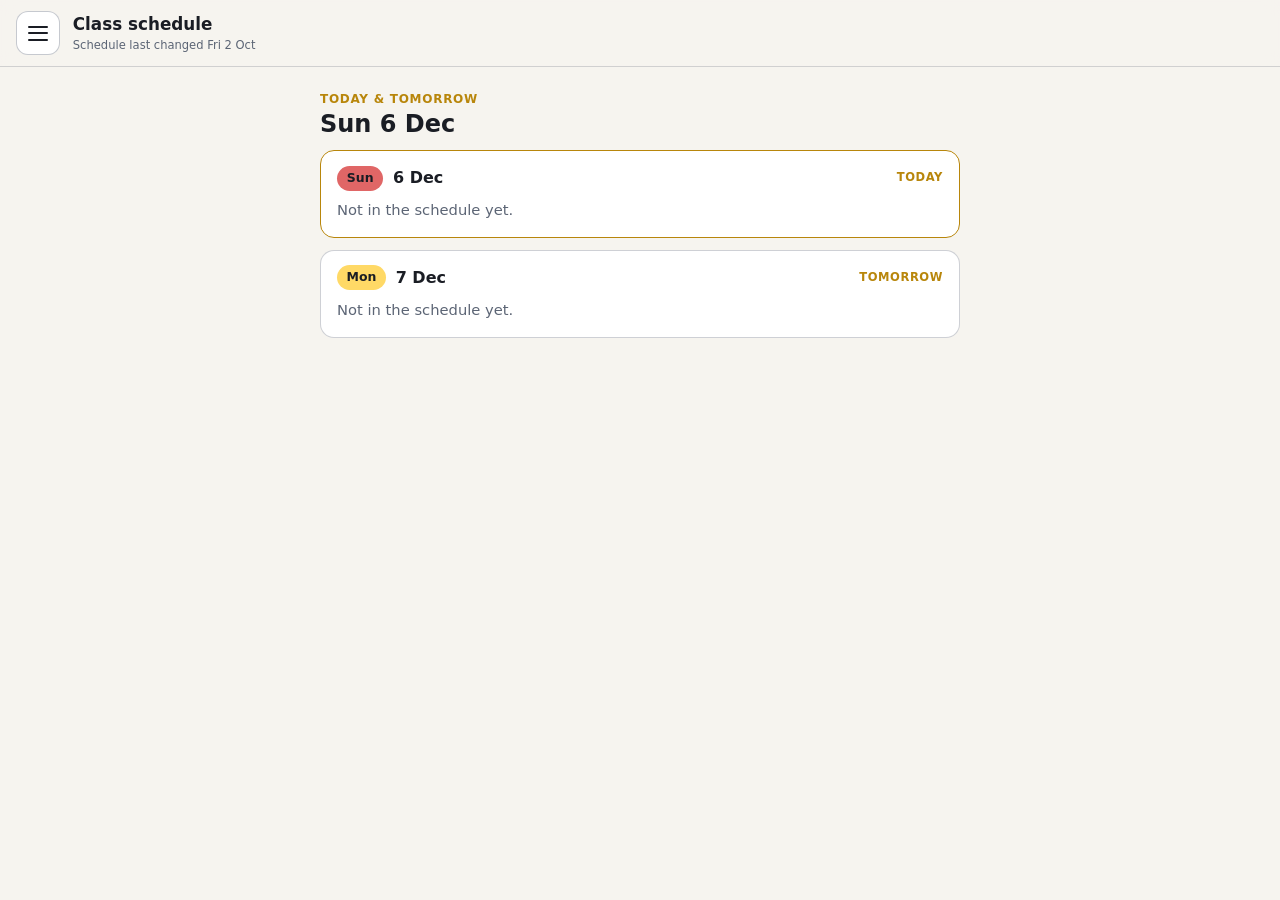
==== schedule.html @ f407076c "Add class schedule card, schedule page and sheet sync - schedule/sync_schedule.py reads the weekly-g" ====
<!DOCTYPE html>
<html lang="en-GB">
<head>
<meta charset="utf-8">
<meta name="viewport" content="width=device-width, initial-scale=1">
<meta name="robots" content="noindex">
<title>Class schedule</title>
<style>
  :root { color-scheme: light dark; --bg:#0f1115; --card:#181b22; --text:#e8eaef; --muted:#9aa3b2; --accent:#f5c542; --link:#7db4ff; }
  @media (prefers-color-scheme: light) {
    :root { --bg:#f6f4ef; --card:#fff; --text:#1a1d24; --muted:#5c6575; --accent:#b8860b; --link:#0b57d0; }
  }
  * { box-sizing: border-box; -webkit-tap-highlight-color: transparent; }
  body { margin:0; font-family: ui-sans-serif, system-ui, -apple-system, Segoe UI, Roboto, Helvetica, Arial, sans-serif; background:var(--bg); color:var(--text); line-height:1.5; }
  a { color:var(--link); }
  button { font:inherit; color:inherit; cursor:pointer; }
  .bar { position:sticky; top:0; z-index:5; display:flex; align-items:center; gap:.8rem; padding:.7rem 1rem; background:color-mix(in srgb,var(--bg) 92%,transparent); backdrop-filter:blur(8px); border-bottom:1px solid color-mix(in srgb,var(--muted) 25%,transparent); }
  .burger { width:2.75rem; height:2.75rem; border-radius:12px; border:1px solid color-mix(in srgb,var(--muted) 35%,transparent); background:var(--card); display:grid; place-content:center; gap:.28rem; padding:0; }
  .burger i { display:block; width:1.2rem; height:2px; background:var(--text); border-radius:2px; }
  .bar h1 { font-size:1.05rem; margin:0; }
  .bar small { display:block; color:var(--muted); font-size:.72rem; font-weight:400; }
  main { max-width:42rem; margin:0 auto; padding:1rem 1rem 4rem; }
  .view-title { font-size:.75rem; letter-spacing:.06em; text-transform:uppercase; color:var(--accent); font-weight:700; margin:.4rem 0 0; }
  h2.big { font-size:1.5rem; margin:.15rem 0 .4rem; line-height:1.2; }
  .scrim { position:fixed; inset:0; z-index:9; background:rgba(0,0,0,.5); opacity:0; pointer-events:none; transition:opacity .2s; }
  .drawer { position:fixed; z-index:10; top:0; bottom:0; left:0; width:min(18rem,84vw); background:var(--card); border-right:1px solid color-mix(in srgb,var(--muted) 30%,transparent); transform:translateX(-102%); transition:transform .22s ease; padding:1rem; overflow:auto; display:flex; flex-direction:column; gap:.4rem; }
  body.open .drawer { transform:none; }
  body.open .scrim { opacity:1; pointer-events:auto; }
  .drawer h3 { margin:.2rem 0 .6rem; font-size:.75rem; letter-spacing:.06em; text-transform:uppercase; color:var(--muted); }
  .nav { text-align:left; padding:.8rem .9rem; border-radius:12px; border:1px solid transparent; background:transparent; font-size:1rem; }
  .nav[aria-current="true"] { background:color-mix(in srgb,var(--accent) 16%,transparent); border-color:var(--accent); font-weight:650; }
  .legend { margin-top:auto; padding-top:1rem; border-top:1px solid color-mix(in srgb,var(--muted) 30%,transparent); font-size:.85rem; }
  .legend div { display:flex; align-items:center; gap:.5rem; margin:.4rem 0; }
  .legend i { width:1rem; height:1rem; border-radius:5px; display:inline-block; }
  .legend a { display:inline-block; margin-top:.6rem; }
  .weeknav { display:flex; gap:.5rem; align-items:center; margin:.6rem 0 .2rem; }
  .weeknav button { flex:1; white-space:nowrap; padding:.7rem; border-radius:12px; border:1px solid color-mix(in srgb,var(--muted) 35%,transparent); background:var(--card); font-weight:600; }
  .weeknav .mid { flex:1.4; text-align:center; color:var(--muted); font-size:.88rem; }
  .hrs { color:var(--muted); font-size:.85rem; margin:.2rem 0 .6rem; }
.sd{--sd-card:var(--card,#181b22);--sd-text:var(--text,#e8eaef);--sd-muted:var(--muted,#9aa3b2);--sd-accent:var(--accent,#f5c542);--sd-line:color-mix(in srgb,var(--sd-muted) 30%,transparent);color:var(--sd-text)}
.sd *{box-sizing:border-box}
.sd-day{background:var(--sd-card);border:1px solid var(--sd-line);border-radius:14px;padding:.9rem 1rem;margin:.7rem 0}
.sd-day.is-today{border-color:var(--sd-accent)}
.sd-head{display:flex;align-items:center;gap:.6rem;flex-wrap:wrap}
.sd-chip{font-weight:700;font-size:.78rem;padding:.2rem .6rem;border-radius:999px;color:#1a1d24;min-width:2.9rem;text-align:center}
.sd-date{font-weight:650}
.sd-rel{margin-left:auto;font-size:.72rem;letter-spacing:.05em;text-transform:uppercase;color:var(--sd-accent);font-weight:700}
.sd-tiles{display:grid;grid-template-columns:repeat(3,1fr);gap:.5rem;margin:.8rem 0 .5rem}
.sd-tile{background:color-mix(in srgb,var(--sd-muted) 12%,transparent);border-radius:10px;padding:.5rem .6rem;min-width:0}
.sd-tile b{display:block;font-size:1.02rem;white-space:nowrap}
.sd-tile span{font-size:.66rem;color:var(--sd-muted);text-transform:uppercase;letter-spacing:.04em}
.sd-tile.alarm{outline:2px solid var(--sd-accent);outline-offset:-2px}
.sd-list{list-style:none;margin:0;padding:0}
.sd-cl{display:flex;flex-wrap:wrap;align-items:center;gap:.25rem .6rem;padding:.5rem 0;border-top:1px solid var(--sd-line);font-size:.92rem}
.sd-tm{font-variant-numeric:tabular-nums;color:var(--sd-muted);min-width:11.2rem}
.sd-pill{font-size:.7rem;font-weight:700;padding:.12rem .55rem;border-radius:999px;color:#1a1d24;white-space:nowrap}
.t-home{background:#F9CB9C}.t-onsite{background:#9FC5E8}.t-online{background:#D9D2E9}.t-other{background:#d0d4db}
.sd-nm{min-width:0;overflow-wrap:anywhere}
.sd-rest{color:var(--sd-muted);margin:.55rem 0 .1rem;font-size:.92rem}
.sd-foot{color:var(--sd-muted);font-size:.8rem;margin:.6rem 0 0}
.sd-row{display:flex;gap:.7rem;align-items:flex-start;padding:.6rem .1rem;border-top:1px solid var(--sd-line)}
.sd-row.is-today{background:color-mix(in srgb,var(--sd-accent) 12%,transparent);border-radius:10px;padding-left:.5rem;padding-right:.5rem}
.sd-row.is-rest{opacity:.55;padding:.35rem .1rem}
.sd-row .sd-chip{margin-top:.1rem}
.sd-main{flex:1;min-width:0}
.sd-main .sd-date{font-size:.92rem}
.sd-mini{list-style:none;margin:.2rem 0 0;padding:0;font-size:.84rem;color:var(--sd-muted)}
.sd-mini li{margin:.3rem 0;display:flex;flex-wrap:wrap;align-items:center;gap:.15rem .1rem}
.sd-mtm{white-space:nowrap;font-variant-numeric:tabular-nums;margin-right:.2rem}
.sd-mini .sd-pill{font-size:.64rem;margin:0 .4rem}
.sd-side{text-align:right;font-size:.82rem;font-variant-numeric:tabular-nums;white-space:nowrap;line-height:1.5}
.sd-side small{color:var(--sd-muted);font-size:.66rem;text-transform:uppercase;letter-spacing:.04em;margin-right:.15rem}
.sd-week{margin:1.4rem 0 .2rem;display:flex;justify-content:space-between;align-items:baseline;font-size:.8rem;color:var(--sd-muted);text-transform:uppercase;letter-spacing:.05em;font-weight:650}
@media (max-width:30rem){.sd-tm{min-width:100%}}

</style>
</head>
<body>
<header class="bar">
  <button class="burger" id="burger" aria-label="Open menu" aria-controls="drawer" aria-expanded="false"><i></i><i></i><i></i></button>
  <h1>Class schedule<small id="upd"></small></h1>
</header>
<div class="scrim" id="scrim"></div>
<aside class="drawer" id="drawer" aria-label="Menu">
  <h3>Views</h3>
  <button class="nav" data-view="next">Today &amp; tomorrow</button>
  <button class="nav" data-view="week">This week</button>
  <button class="nav" data-view="month">Full schedule</button>
  <div class="legend sd">
    <div><i class="t-home"></i> Student home</div>
    <div><i class="t-onsite"></i> Group on-site</div>
    <div><i class="t-online"></i> Group online</div>
    <div class="sd-foot">⏰ Start = last class finish − 9 hours</div>
    <a href="/">← Morning brief</a>
  </div>
</aside>
<main class="sd" id="view"></main>
<script type="application/json" id="sched-data">{"title":"Suzie's October Schedule","days":[{"date":"2026-09-28","classes":[]},{"date":"2026-09-29","classes":[]},{"date":"2026-09-30","classes":[]},{"date":"2026-10-01","classes":[{"start":"16:30","end":"18:30","type":"home","name":"1714106276"}]},{"date":"2026-10-02","classes":[]},{"date":"2026-10-03","classes":[]},{"date":"2026-10-04","classes":[]},{"date":"2026-10-05","classes":[{"start":"12:00","end":"14:00","type":"home","name":"202608297845"},{"start":"18:30","end":"20:30","type":"onsite","name":"A1.1: SS 7"}]},{"date":"2026-10-06","classes":[{"start":"12:00","end":"14:00","type":"home","name":"202608297845"},{"start":"16:30","end":"18:30","type":"home","name":"1714106276"}]},{"date":"2026-10-07","classes":[{"start":"13:00","end":"14:30","type":"home","name":"202609188102"},{"start":"18:30","end":"19:30","type":"online","name":"Speak Up! – First Impressions & Personal Identity"}]},{"date":"2026-10-08","classes":[{"start":"16:30","end":"18:30","type":"home","name":"1714106276"}]},{"date":"2026-10-09","classes":[{"start":"13:00","end":"15:00","type":"onsite","name":"A1.1: SS 8"},{"start":"18:30","end":"19:30","type":"online","name":"Speak Up! – Connections & People Around You"}]},{"date":"2026-10-10","classes":[]},{"date":"2026-10-11","classes":[]},{"date":"2026-10-12","classes":[{"start":"12:00","end":"14:00","type":"home","name":"202608297845"},{"start":"18:30","end":"20:30","type":"onsite","name":"A1.1: SS 9"}]},{"date":"2026-10-13","classes":[{"start":"12:00","end":"14:00","type":"home","name":"202608297845"},{"start":"16:30","end":"18:30","type":"home","name":"1714106276"}]},{"date":"2026-10-14","classes":[{"start":"18:30","end":"19:30","type":"online","name":"Speak Up! – Everyday Belongings & Smart Shopping"}]},{"date":"2026-10-15","classes":[{"start":"16:30","end":"18:30","type":"home","name":"1714106276"}]},{"date":"2026-10-16","classes":[{"start":"13:00","end":"15:00","type":"onsite","name":"A1.1: SS 10"},{"start":"18:30","end":"19:30","type":"online","name":"Speak Up! – Daily Life, Meals & Routines"}]},{"date":"2026-10-17","classes":[]},{"date":"2026-10-18","classes":[]},{"date":"2026-10-19","classes":[{"start":"12:00","end":"14:00","type":"home","name":"202608297845"},{"start":"18:30","end":"20:30","type":"onsite","name":"A1.2: SS 1"}]},{"date":"2026-10-20","classes":[{"start":"12:00","end":"14:00","type":"home","name":"202608297845"},{"start":"16:30","end":"18:30","type":"home","name":"1714106276"}]},{"date":"2026-10-21","classes":[{"start":"18:30","end":"19:30","type":"online","name":"Speak Up! – Workplace Skills, Abilities & Celebrations"}]},{"date":"2026-10-22","classes":[{"start":"16:30","end":"18:30","type":"home","name":"1714106276"}]},{"date":"2026-10-23","classes":[{"start":"13:00","end":"15:00","type":"onsite","name":"A1.2: SS 2"},{"start":"18:30","end":"19:30","type":"online","name":"Speak Up! – Homes, Neighborhoods & Finding Your Way"}]},{"date":"2026-10-24","classes":[]},{"date":"2026-10-25","classes":[]},{"date":"2026-10-26","classes":[{"start":"12:00","end":"14:00","type":"home","name":"202608297845"},{"start":"18:30","end":"20:30","type":"onsite","name":"A1.2: SS 3"}]},{"date":"2026-10-27","classes":[{"start":"12:00","end":"14:00","type":"home","name":"202608297845"},{"start":"16:30","end":"18:30","type":"home","name":"1714106276"}]},{"date":"2026-10-28","classes":[{"start":"18:30","end":"19:30","type":"online","name":"Speak Up! – Well-being, Fitness & Childhood Memories"}]},{"date":"2026-10-29","classes":[{"start":"16:30","end":"18:30","type":"home","name":"1714106276"}]},{"date":"2026-10-30","classes":[{"start":"13:00","end":"15:00","type":"onsite","name":"A1.2: SS 4"},{"start":"18:30","end":"19:30","type":"online","name":"Speak Up! – Weekend Getaways, Past Adventures & New Goals"}]},{"date":"2026-10-31","classes":[]},{"date":"2026-11-01","classes":[]}],"updated":"2026-10-02T13:47:02+07:00"}</script>
<script>
const SD = JSON.parse(document.getElementById('sched-data').textContent);
const DAYS = SD.days, BY = {};
DAYS.forEach(d => { BY[d.date] = d; });
const TYPES = {
  home:   { label: 'Student home',  short: 'Home',    cls: 't-home' },
  onsite: { label: 'Group on-site', short: 'On-site', cls: 't-onsite' },
  online: { label: 'Group online',  short: 'Online',  cls: 't-online' },
  other:  { label: 'Class',         short: 'Class',   cls: 't-other' }
};
const THAI = { Mon:'#FFD966', Tue:'#F4B6C2', Wed:'#93C47D', Thu:'#F6B26B', Fri:'#6FA8DC', Sat:'#B4A7D6', Sun:'#E06666' };
const DOW = ['Sun','Mon','Tue','Wed','Thu','Fri','Sat'];
const MON = ['Jan','Feb','Mar','Apr','May','Jun','Jul','Aug','Sep','Oct','Nov','Dec'];
const esc = s => String(s).replace(/[&<>"']/g, c => ({'&':'&amp;','<':'&lt;','>':'&gt;','"':'&quot;',"'":'&#39;'}[c]));
function todayBkk() { return new Intl.DateTimeFormat('en-CA', { timeZone: 'Asia/Bangkok' }).format(new Date()); }
function addDays(ds, n) { const p = ds.split('-').map(Number); return new Date(Date.UTC(p[0], p[1]-1, p[2]+n)).toISOString().slice(0,10); }
function parts(ds) { const p = ds.split('-').map(Number); const dt = new Date(Date.UTC(p[0], p[1]-1, p[2])); return { d: p[2], dow: DOW[dt.getUTCDay()], mon: MON[p[1]-1] }; }
function mins(t) { const p = t.split(':').map(Number); return p[0]*60 + p[1]; }
function f12(min) { min = ((min % 1440) + 1440) % 1440; let h = Math.floor(min/60); const m = min % 60; const ap = h >= 12 ? 'PM' : 'AM'; h = h % 12 || 12; return h + ':' + String(m).padStart(2,'0') + ' ' + ap; }
function summary(day) {
  const c = (day && day.classes) || [];
  if (!c.length) return null;
  const first = Math.min.apply(null, c.map(x => mins(x.start)));
  const fin = Math.max.apply(null, c.map(x => mins(x.end)));
  const hrs = c.reduce((a, x) => a + mins(x.end) - mins(x.start), 0) / 60;
  return { first: first, fin: fin, start: fin - 540, hrs: hrs };
}
function hrsLabel(h) { return (Math.round(h * 100) / 100) + ' h'; }
function chip(ds) { const p = parts(ds); return '<span class="sd-chip" style="background:' + THAI[p.dow] + '">' + p.dow + '</span>'; }
function dateLabel(ds) { const p = parts(ds); return p.dow + ' ' + p.d + ' ' + p.mon; }
function shortDate(ds) { const p = parts(ds); return p.d + ' ' + p.mon; }
function rng(a, b) { const x = f12(a), y = f12(b); return (x.slice(-2) === y.slice(-2) ? x.slice(0, -3) : x) + '–' + y; }
function classLine(c) {
  const t = TYPES[c.type] || TYPES.other;
  return '<li class="sd-cl"><span class="sd-tm">' + f12(mins(c.start)) + ' – ' + f12(mins(c.end)) +
    '</span><span class="sd-pill ' + t.cls + '">' + t.label + '</span><span class="sd-nm">' + esc(c.name) + '</span></li>';
}
function dayCard(ds, rel, today) {
  const day = BY[ds], s = summary(day);
  let h = '<section class="sd-day' + (ds === today ? ' is-today' : '') + '"><div class="sd-head">' + chip(ds) +
    '<span class="sd-date">' + shortDate(ds) + '</span>' + (rel ? '<span class="sd-rel">' + rel + '</span>' : '') + '</div>';
  if (!day) { return h + '<p class="sd-rest">Not in the schedule yet.</p></section>'; }
  if (!s) { return h + '<p class="sd-rest">Rest day – no classes.</p></section>'; }
  h += '<div class="sd-tiles"><div class="sd-tile alarm"><span>⏰ Start</span><b>' + f12(s.start) + '</b></div>' +
    '<div class="sd-tile"><span>First class</span><b>' + f12(s.first) + '</b></div>' +
    '<div class="sd-tile alarm"><span>⏰ Finish</span><b>' + f12(s.fin) + '</b></div></div><ul class="sd-list">' +
    day.classes.map(classLine).join('') + '</ul></section>';
  return h;
}
function miniRow(ds, today) {
  const day = BY[ds], s = summary(day);
  const cls = ds === today ? ' is-today' : '';
  if (!s) {
    return '<div class="sd-row is-rest' + cls + '">' + chip(ds) + '<div class="sd-main"><span class="sd-date">' + shortDate(ds) + '</span> <span class="sd-foot">· rest</span></div></div>';
  }
  const items = day.classes.map(c => { const t = TYPES[c.type] || TYPES.other;
    return '<li><span class="sd-mtm">' + rng(mins(c.start), mins(c.end)) + '</span><span class="sd-pill ' + t.cls + '">' + t.short + '</span><span class="sd-nm">' + esc(c.name) + '</span></li>'; }).join('');
  return '<div class="sd-row' + cls + '">' + chip(ds) + '<div class="sd-main"><span class="sd-date">' + shortDate(ds) +
    '</span><ul class="sd-mini">' + items + '</ul></div><div class="sd-side"><div><small>Start</small> <b>' + f12(s.start) + '</b></div><div><small>Finish</small> <b>' + f12(s.fin) + '</b></div></div></div>';
}
function mondayOf(ds) { const p = parts(ds); const back = (DOW.indexOf(p.dow) + 6) % 7; return addDays(ds, -back); }
function updatedLabel() {
  if (!SD.updated) return '';
  const p = SD.updated.slice(0, 10);
  return 'Schedule last changed ' + dateLabel(p);
}

const view = document.getElementById('view');
let current = 'next', weekOffset = 0;
function setOpen(o) { document.body.classList.toggle('open', o); document.getElementById('burger').setAttribute('aria-expanded', o ? 'true' : 'false'); }
document.getElementById('burger').addEventListener('click', () => setOpen(!document.body.classList.contains('open')));
document.getElementById('scrim').addEventListener('click', () => setOpen(false));
document.addEventListener('keydown', e => { if (e.key === 'Escape') setOpen(false); });
document.querySelectorAll('.nav').forEach(b => b.addEventListener('click', () => { go(b.dataset.view); setOpen(false); }));
function renderNext() {
  const today = todayBkk(), tomorrow = addDays(today, 1);
  const p = parts(today);
  let h = '<p class="view-title">Today &amp; tomorrow</p><h2 class="big">' + p.dow + ' ' + p.d + ' ' + p.mon + '</h2>' + dayCard(today, 'Today', today) + dayCard(tomorrow, 'Tomorrow', today);
  if (!summary(BY[tomorrow])) {
    let n = addDays(tomorrow, 1), i = 0;
    while (i < 14 && !summary(BY[n])) { n = addDays(n, 1); i++; }
    if (summary(BY[n])) h += dayCard(n, 'Next class day', today);
  }
  return h;
}
function weekHours(mon) { let t = 0; for (let i = 0; i < 7; i++) { const s = summary(BY[addDays(mon, i)]); if (s) t += s.hrs; } return t; }
function renderWeek() {
  const today = todayBkk(), mon = addDays(mondayOf(today), weekOffset * 7), sun = addDays(mon, 6);
  let h = '<p class="view-title">This week</p><h2 class="big">' + dateLabel(mon) + ' – ' + dateLabel(sun) + '</h2>' +
    '<div class="weeknav"><button data-w="-1">‹ Previous</button><span class="mid">' + (weekOffset === 0 ? 'This week' : (weekOffset > 0 ? '+' : '') + weekOffset + ' wk') + '</span><button data-w="1">Next ›</button></div>' +
    '<p class="hrs">' + hrsLabel(weekHours(mon)) + ' teaching this week</p>';
  for (let i = 0; i < 7; i++) { h += miniRow(addDays(mon, i), today); }
  return h;
}
function renderMonth() {
  const today = todayBkk();
  let h = '<p class="view-title">Full schedule</p><h2 class="big">' + esc(SD.title || 'Schedule') + '</h2>';
  if (!DAYS.length) return h + '<p class="sd-rest">Nothing in the schedule yet.</p>';
  let mon = mondayOf(DAYS[0].date); const last = DAYS[DAYS.length - 1].date;
  while (mon <= last) {
    h += '<div class="sd-week"><span>Week of ' + dateLabel(mon) + '</span><span>' + hrsLabel(weekHours(mon)) + '</span></div>';
    for (let i = 0; i < 7; i++) { const ds = addDays(mon, i); if (BY[ds]) h += miniRow(ds, today); }
    mon = addDays(mon, 7);
  }
  return h;
}
function go(v) {
  current = v; if (v !== 'week') weekOffset = 0;
  view.innerHTML = v === 'week' ? renderWeek() : v === 'month' ? renderMonth() : renderNext();
  document.querySelectorAll('.nav').forEach(b => b.setAttribute('aria-current', b.dataset.view === v ? 'true' : 'false'));
  view.querySelectorAll('[data-w]').forEach(b => b.addEventListener('click', () => { weekOffset += Number(b.dataset.w); go('week'); }));
  history.replaceState(null, '', '#' + v);
  window.scrollTo(0, 0);
}
document.getElementById('upd').textContent = updatedLabel();
const start = location.hash.replace('#', '');
go(['next', 'week', 'month'].indexOf(start) >= 0 ? start : 'next');
</script>
</body>
</html>
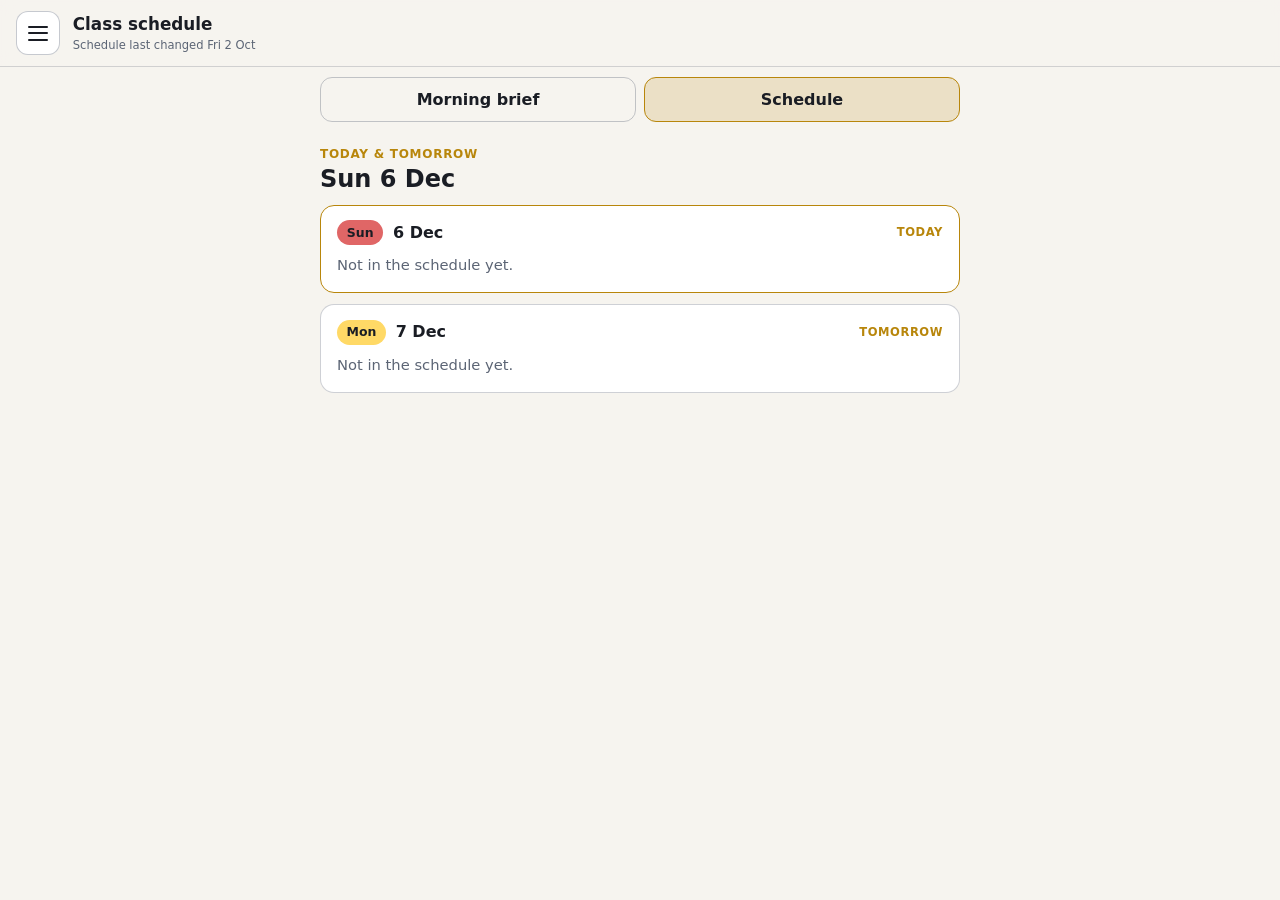
==== commit 0c1a7d5e: "Split schedule into its own files: schedule tab, data, tabs.js - Stop editing index.html (owned by t" ====
--- a/schedule.html
+++ b/schedule.html
@@ -19,6 +19,9 @@
   .burger i { display:block; width:1.2rem; height:2px; background:var(--text); border-radius:2px; }
   .bar h1 { font-size:1.05rem; margin:0; }
   .bar small { display:block; color:var(--muted); font-size:.72rem; font-weight:400; }
+  .tabs { display:flex; gap:.5rem; max-width:42rem; margin:0 auto; padding:.6rem 1rem 0; }
+  .tabs a { flex:1; text-align:center; padding:.6rem .8rem; border-radius:12px; text-decoration:none; font-weight:600; color:var(--text); border:1px solid color-mix(in srgb,var(--muted) 35%,transparent); }
+  .tabs a[aria-current="page"] { background:color-mix(in srgb,var(--accent) 18%,transparent); border-color:var(--accent); }
   main { max-width:42rem; margin:0 auto; padding:1rem 1rem 4rem; }
   .view-title { font-size:.75rem; letter-spacing:.06em; text-transform:uppercase; color:var(--accent); font-weight:700; margin:.4rem 0 0; }
   h2.big { font-size:1.5rem; margin:.15rem 0 .4rem; line-height:1.2; }
@@ -80,6 +83,7 @@
   <button class="burger" id="burger" aria-label="Open menu" aria-controls="drawer" aria-expanded="false"><i></i><i></i><i></i></button>
   <h1>Class schedule<small id="upd"></small></h1>
 </header>
+<nav class="tabs" aria-label="Site tabs"><a href="/">Morning brief</a><a href="/schedule.html" aria-current="page">Schedule</a></nav>
 <div class="scrim" id="scrim"></div>
 <aside class="drawer" id="drawer" aria-label="Menu">
   <h3>Views</h3>
@@ -95,11 +99,10 @@
   </div>
 </aside>
 <main class="sd" id="view"></main>
-<script type="application/json" id="sched-data">{"title":"Suzie's October Schedule","days":[{"date":"2026-09-28","classes":[]},{"date":"2026-09-29","classes":[]},{"date":"2026-09-30","classes":[]},{"date":"2026-10-01","classes":[{"start":"16:30","end":"18:30","type":"home","name":"1714106276"}]},{"date":"2026-10-02","classes":[]},{"date":"2026-10-03","classes":[]},{"date":"2026-10-04","classes":[]},{"date":"2026-10-05","classes":[{"start":"12:00","end":"14:00","type":"home","name":"202608297845"},{"start":"18:30","end":"20:30","type":"onsite","name":"A1.1: SS 7"}]},{"date":"2026-10-06","classes":[{"start":"12:00","end":"14:00","type":"home","name":"202608297845"},{"start":"16:30","end":"18:30","type":"home","name":"1714106276"}]},{"date":"2026-10-07","classes":[{"start":"13:00","end":"14:30","type":"home","name":"202609188102"},{"start":"18:30","end":"19:30","type":"online","name":"Speak Up! – First Impressions & Personal Identity"}]},{"date":"2026-10-08","classes":[{"start":"16:30","end":"18:30","type":"home","name":"1714106276"}]},{"date":"2026-10-09","classes":[{"start":"13:00","end":"15:00","type":"onsite","name":"A1.1: SS 8"},{"start":"18:30","end":"19:30","type":"online","name":"Speak Up! – Connections & People Around You"}]},{"date":"2026-10-10","classes":[]},{"date":"2026-10-11","classes":[]},{"date":"2026-10-12","classes":[{"start":"12:00","end":"14:00","type":"home","name":"202608297845"},{"start":"18:30","end":"20:30","type":"onsite","name":"A1.1: SS 9"}]},{"date":"2026-10-13","classes":[{"start":"12:00","end":"14:00","type":"home","name":"202608297845"},{"start":"16:30","end":"18:30","type":"home","name":"1714106276"}]},{"date":"2026-10-14","classes":[{"start":"18:30","end":"19:30","type":"online","name":"Speak Up! – Everyday Belongings & Smart Shopping"}]},{"date":"2026-10-15","classes":[{"start":"16:30","end":"18:30","type":"home","name":"1714106276"}]},{"date":"2026-10-16","classes":[{"start":"13:00","end":"15:00","type":"onsite","name":"A1.1: SS 10"},{"start":"18:30","end":"19:30","type":"online","name":"Speak Up! – Daily Life, Meals & Routines"}]},{"date":"2026-10-17","classes":[]},{"date":"2026-10-18","classes":[]},{"date":"2026-10-19","classes":[{"start":"12:00","end":"14:00","type":"home","name":"202608297845"},{"start":"18:30","end":"20:30","type":"onsite","name":"A1.2: SS 1"}]},{"date":"2026-10-20","classes":[{"start":"12:00","end":"14:00","type":"home","name":"202608297845"},{"start":"16:30","end":"18:30","type":"home","name":"1714106276"}]},{"date":"2026-10-21","classes":[{"start":"18:30","end":"19:30","type":"online","name":"Speak Up! – Workplace Skills, Abilities & Celebrations"}]},{"date":"2026-10-22","classes":[{"start":"16:30","end":"18:30","type":"home","name":"1714106276"}]},{"date":"2026-10-23","classes":[{"start":"13:00","end":"15:00","type":"onsite","name":"A1.2: SS 2"},{"start":"18:30","end":"19:30","type":"online","name":"Speak Up! – Homes, Neighborhoods & Finding Your Way"}]},{"date":"2026-10-24","classes":[]},{"date":"2026-10-25","classes":[]},{"date":"2026-10-26","classes":[{"start":"12:00","end":"14:00","type":"home","name":"202608297845"},{"start":"18:30","end":"20:30","type":"onsite","name":"A1.2: SS 3"}]},{"date":"2026-10-27","classes":[{"start":"12:00","end":"14:00","type":"home","name":"202608297845"},{"start":"16:30","end":"18:30","type":"home","name":"1714106276"}]},{"date":"2026-10-28","classes":[{"start":"18:30","end":"19:30","type":"online","name":"Speak Up! – Well-being, Fitness & Childhood Memories"}]},{"date":"2026-10-29","classes":[{"start":"16:30","end":"18:30","type":"home","name":"1714106276"}]},{"date":"2026-10-30","classes":[{"start":"13:00","end":"15:00","type":"onsite","name":"A1.2: SS 4"},{"start":"18:30","end":"19:30","type":"online","name":"Speak Up! – Weekend Getaways, Past Adventures & New Goals"}]},{"date":"2026-10-31","classes":[]},{"date":"2026-11-01","classes":[]}],"updated":"2026-10-02T13:47:02+07:00"}</script>
+<script type="application/json" id="sched-data">{"title":"Suzie's October Schedule","days":[{"date":"2026-09-28","classes":[]},{"date":"2026-09-29","classes":[]},{"date":"2026-09-30","classes":[]},{"date":"2026-10-01","classes":[{"start":"16:30","end":"18:30","type":"home","name":"1714106276"}]},{"date":"2026-10-02","classes":[]},{"date":"2026-10-03","classes":[]},{"date":"2026-10-04","classes":[]},{"date":"2026-10-05","classes":[{"start":"12:00","end":"14:00","type":"home","name":"202608297845"},{"start":"18:30","end":"20:30","type":"onsite","name":"A1.1: SS 7"}]},{"date":"2026-10-06","classes":[{"start":"12:00","end":"14:00","type":"home","name":"202608297845"},{"start":"16:30","end":"18:30","type":"home","name":"1714106276"}]},{"date":"2026-10-07","classes":[{"start":"13:00","end":"14:30","type":"home","name":"202609188102"},{"start":"18:30","end":"19:30","type":"online","name":"Speak Up! – First Impressions & Personal Identity"}]},{"date":"2026-10-08","classes":[{"start":"16:30","end":"18:30","type":"home","name":"1714106276"}]},{"date":"2026-10-09","classes":[{"start":"13:00","end":"15:00","type":"onsite","name":"A1.1: SS 8"},{"start":"18:30","end":"19:30","type":"online","name":"Speak Up! – Connections & People Around You"}]},{"date":"2026-10-10","classes":[]},{"date":"2026-10-11","classes":[]},{"date":"2026-10-12","classes":[{"start":"12:00","end":"14:00","type":"home","name":"202608297845"},{"start":"18:30","end":"20:30","type":"onsite","name":"A1.1: SS 9"}]},{"date":"2026-10-13","classes":[{"start":"12:00","end":"14:00","type":"home","name":"202608297845"},{"start":"16:30","end":"18:30","type":"home","name":"1714106276"}]},{"date":"2026-10-14","classes":[{"start":"18:30","end":"19:30","type":"online","name":"Speak Up! – Everyday Belongings & Smart Shopping"}]},{"date":"2026-10-15","classes":[{"start":"16:30","end":"18:30","type":"home","name":"1714106276"}]},{"date":"2026-10-16","classes":[{"start":"13:00","end":"15:00","type":"onsite","name":"A1.1: SS 10"},{"start":"18:30","end":"19:30","type":"online","name":"Speak Up! – Daily Life, Meals & Routines"}]},{"date":"2026-10-17","classes":[]},{"date":"2026-10-18","classes":[]},{"date":"2026-10-19","classes":[{"start":"12:00","end":"14:00","type":"home","name":"202608297845"},{"start":"18:30","end":"20:30","type":"onsite","name":"A1.2: SS 1"}]},{"date":"2026-10-20","classes":[{"start":"12:00","end":"14:00","type":"home","name":"202608297845"},{"start":"16:30","end":"18:30","type":"home","name":"1714106276"}]},{"date":"2026-10-21","classes":[{"start":"18:30","end":"19:30","type":"online","name":"Speak Up! – Workplace Skills, Abilities & Celebrations"}]},{"date":"2026-10-22","classes":[{"start":"16:30","end":"18:30","type":"home","name":"1714106276"}]},{"date":"2026-10-23","classes":[{"start":"13:00","end":"15:00","type":"onsite","name":"A1.2: SS 2"},{"start":"18:30","end":"19:30","type":"online","name":"Speak Up! – Homes, Neighborhoods & Finding Your Way"}]},{"date":"2026-10-24","classes":[]},{"date":"2026-10-25","classes":[]},{"date":"2026-10-26","classes":[{"start":"12:00","end":"14:00","type":"home","name":"202608297845"},{"start":"18:30","end":"20:30","type":"onsite","name":"A1.2: SS 3"}]},{"date":"2026-10-27","classes":[{"start":"12:00","end":"14:00","type":"home","name":"202608297845"},{"start":"16:30","end":"18:30","type":"home","name":"1714106276"}]},{"date":"2026-10-28","classes":[{"start":"18:30","end":"19:30","type":"online","name":"Speak Up! – Well-being, Fitness & Childhood Memories"}]},{"date":"2026-10-29","classes":[{"start":"16:30","end":"18:30","type":"home","name":"1714106276"}]},{"date":"2026-10-30","classes":[{"start":"13:00","end":"15:00","type":"onsite","name":"A1.2: SS 4"},{"start":"18:30","end":"19:30","type":"online","name":"Speak Up! – Weekend Getaways, Past Adventures & New Goals"}]},{"date":"2026-10-31","classes":[]},{"date":"2026-11-01","classes":[]}],"updated":"2026-10-02T13:56:58+07:00"}</script>
 <script>
-const SD = JSON.parse(document.getElementById('sched-data').textContent);
-const DAYS = SD.days, BY = {};
-DAYS.forEach(d => { BY[d.date] = d; });
+let SD = { days: [] }, DAYS = [], BY = {};
+function setData(o) { SD = o; DAYS = o.days || []; BY = {}; DAYS.forEach(d => { BY[d.date] = d; }); }
 const TYPES = {
   home:   { label: 'Student home',  short: 'Home',    cls: 't-home' },
   onsite: { label: 'Group on-site', short: 'On-site', cls: 't-onsite' },
@@ -163,6 +166,7 @@
   return 'Schedule last changed ' + dateLabel(p);
 }
 
+setData(JSON.parse(document.getElementById('sched-data').textContent));
 const view = document.getElementById('view');
 let current = 'next', weekOffset = 0;
 function setOpen(o) { document.body.classList.toggle('open', o); document.getElementById('burger').setAttribute('aria-expanded', o ? 'true' : 'false'); }
